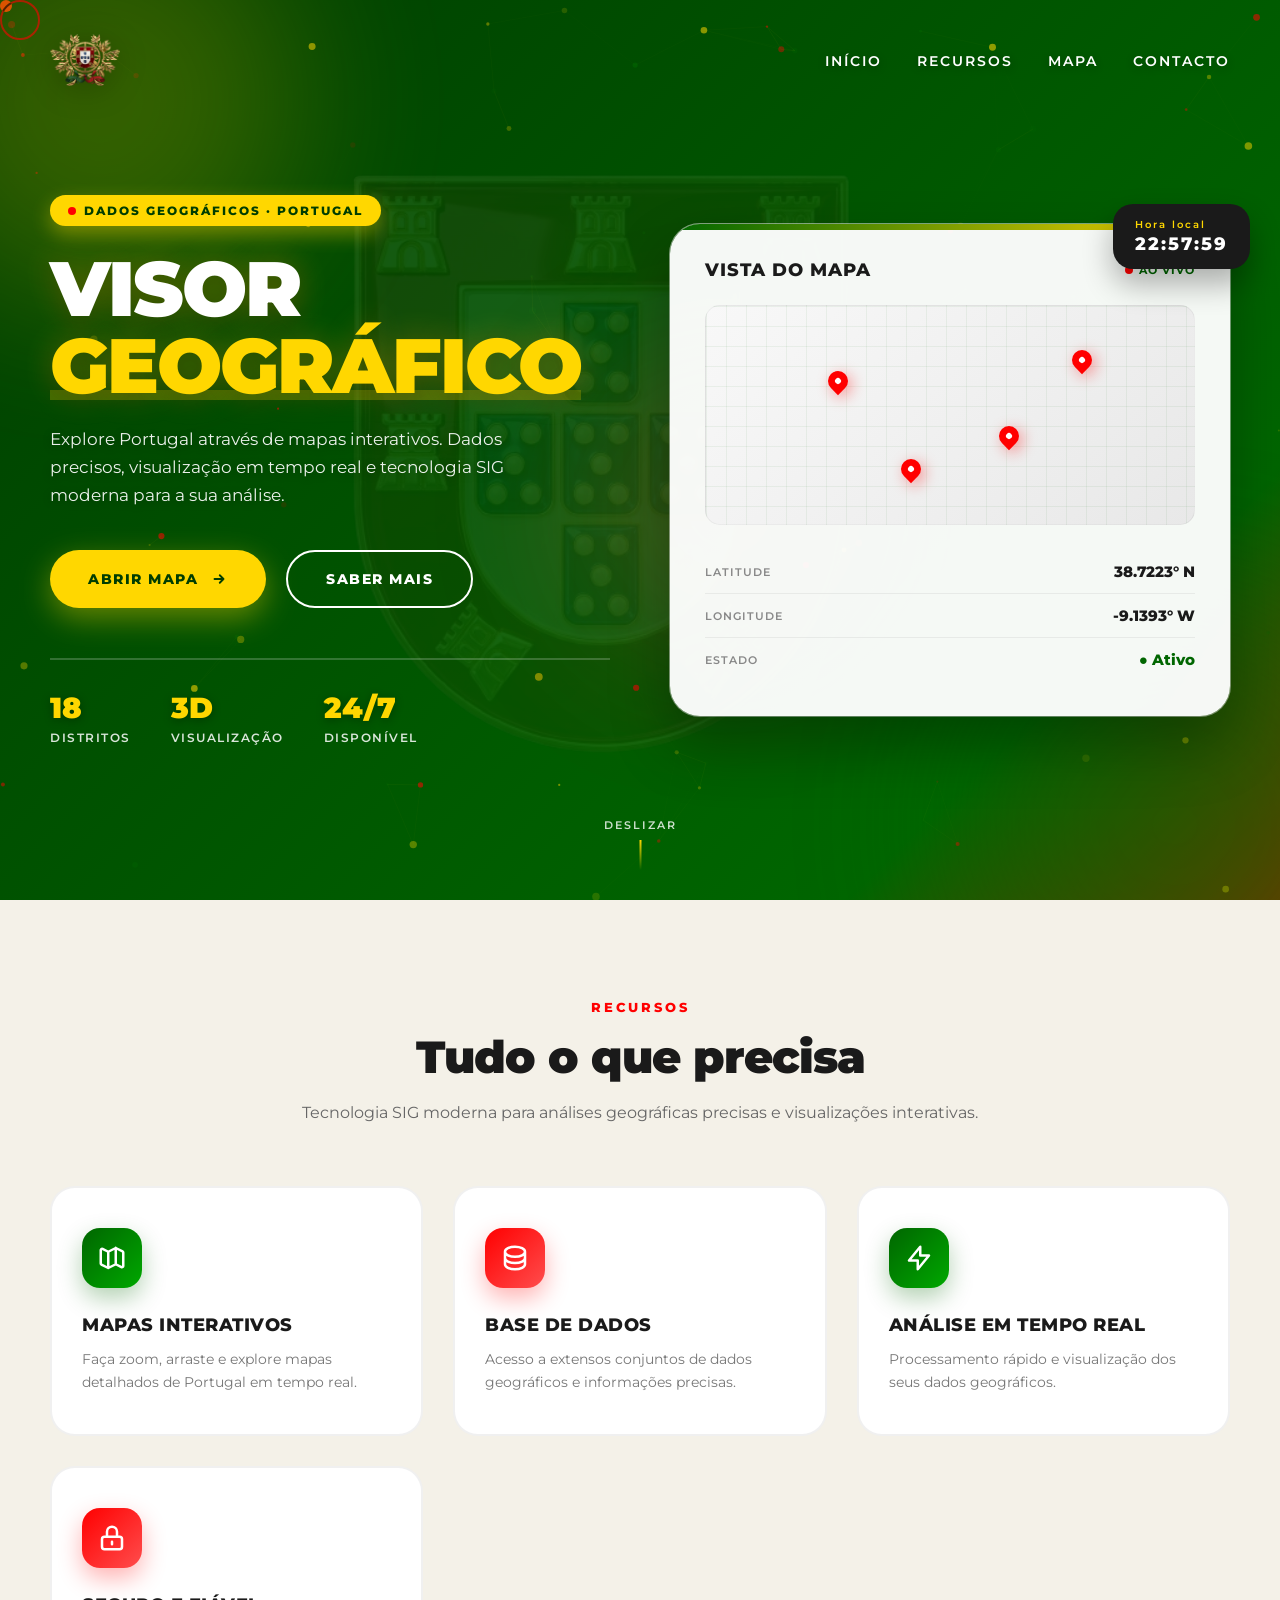
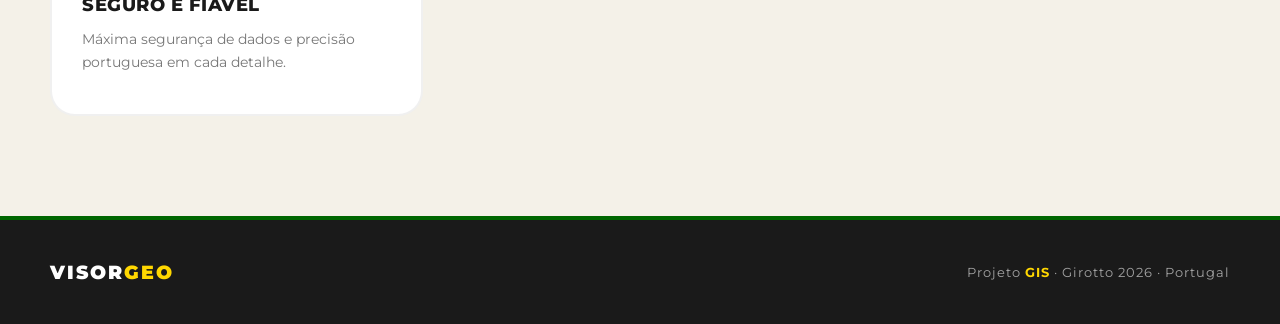
==== index.html @ eb64277e "Add files via upload" ====
<!DOCTYPE html>
<html lang="pt">
<head>
    <meta charset="UTF-8">
    <meta name="viewport" content="width=device-width, initial-scale=1.0">
    <title>Visor Geográfico | Portugal</title>
    <link href="https://fonts.googleapis.com/css2?family=Montserrat:wght@300;400;600;800;900&display=swap" rel="stylesheet">
    <style>
        /* ===== VARIÁVEIS DE COR PORTUGAL ===== */
        :root {
            --pt-green: #006600;
            --pt-green-dark: #003d00;
            --pt-green-light: #00a800;
            --pt-red: #FF0000;
            --pt-red-dark: #b30000;
            --pt-red-light: #ff4d4d;
            --pt-yellow: #FFD700;
            --pt-white: #FFFFFF;
            --pt-cream: #f4f1e8;
            --pt-dark: #1a1a1a;
        }

        * { margin: 0; padding: 0; box-sizing: border-box; }

        html { scroll-behavior: smooth; }

        body {
            min-height: 100vh;
            width: 100%;
            font-family: 'Montserrat', sans-serif;
            overflow-x: hidden;
            background: var(--pt-cream);
            position: relative;
            cursor: none;
        }

        /* ===== CURSOR PERSONALIZADO ===== */
        .cursor {
            position: fixed;
            width: 12px;
            height: 12px;
            background: var(--pt-red);
            border-radius: 50%;
            pointer-events: none;
            z-index: 9999;
            transition: transform 0.15s ease, width 0.3s ease, height 0.3s ease;
            mix-blend-mode: difference;
        }
        .cursor-ring {
            position: fixed;
            width: 40px;
            height: 40px;
            border: 2px solid var(--pt-red);
            border-radius: 50%;
            pointer-events: none;
            z-index: 9998;
            transition: transform 0.25s ease, width 0.3s ease, height 0.3s ease;
            opacity: 0.6;
        }
        .cursor.hover { width: 25px; height: 25px; background: var(--pt-green); }
        .cursor-ring.hover { width: 70px; height: 70px; border-color: var(--pt-green); }

        /* ===== PARTÍCULAS CANVAS ===== */
        #particles {
            position: fixed;
            top: 0; left: 0;
            width: 100%; height: 100%;
            z-index: 1;
            pointer-events: none;
        }

        /* ===== FUNDO DE DUAS CORES: VERDE E VERMELHO ===== */
        .bg-diagonal {
            position: fixed;
            inset: 0;
            background: linear-gradient(135deg,
                var(--pt-green-dark) 0%,
                var(--pt-green) 40%,
                var(--pt-red) 60%,
                var(--pt-red-dark) 100%);
            background-size: 200% 200%;
            animation: gradientShift 20s ease infinite;
            z-index: 0;
        }
        @keyframes gradientShift {
            0%   { background-position: 0% 50%; }
            50%  { background-position: 100% 50%; }
            100% { background-position: 0% 50%; }
        }

        /* ===== ESCUDO DE PORTUGAL DE FUNDO ===== */
        .pt-shield-bg {
            position: fixed;
            top: 50%; left: 50%;
            transform: translate(-50%, -50%);
            width: 70vmin;
            height: 70vmin;
            opacity: 0.08;
            z-index: 1;
            pointer-events: none;
            animation: rotateShield 90s linear infinite;
        }
        @keyframes rotateShield {
            from { transform: translate(-50%, -50%) rotate(0deg); }
            to   { transform: translate(-50%, -50%) rotate(360deg); }
        }

        /* ===== ESFERAS FLUTUANTES ===== */
        .orb {
            position: fixed;
            border-radius: 50%;
            filter: blur(80px);
            z-index: 1;
            pointer-events: none;
        }
        .orb-1 { width: 400px; height: 400px; background: var(--pt-yellow); top: -100px; left: -100px; opacity: 0.2; animation: float1 12s ease-in-out infinite; }
        .orb-2 { width: 450px; height: 450px; background: var(--pt-green); bottom: -150px; right: -120px; opacity: 0.4; animation: float2 15s ease-in-out infinite; }
        .orb-3 { width: 300px; height: 300px; background: var(--pt-red-light); top: 40%; left: 45%; opacity: 0.2; animation: float3 10s ease-in-out infinite; }

        @keyframes float1 { 0%,100%{transform:translate(0,0)} 50%{transform:translate(50px,40px)} }
        @keyframes float2 { 0%,100%{transform:translate(0,0)} 50%{transform:translate(-60px,-30px)} }
        @keyframes float3 { 0%,100%{transform:translate(0,0) scale(1)} 50%{transform:translate(-40px,50px) scale(1.2)} }

        /* ===== HEADER ===== */
        .header {
            position: fixed;
            top: 0; left: 0;
            width: 100%;
            padding: 25px 50px;
            display: flex;
            justify-content: space-between;
            align-items: center;
            z-index: 100;
            animation: fadeDown 1s ease-out;
            transition: background 0.3s ease, padding 0.3s ease;
        }
        .header.scrolled {
            background: rgba(255,255,255,0.92);
            backdrop-filter: blur(15px);
            padding: 15px 50px;
            box-shadow: 0 4px 20px rgba(0,0,0,0.1);
        }
        @keyframes fadeDown {
            from { opacity: 0; transform: translateY(-30px); }
            to   { opacity: 1; transform: translateY(0); }
        }

        .logo-container {
            display: flex;
            align-items: center;
            gap: 15px;
        }
        .logo {
            width: 70px;
            height: 70px;
            object-fit: contain;
            filter: drop-shadow(0 4px 15px rgba(0,0,0,0.3));
            transition: transform 0.3s ease;
        }
        .logo:hover { transform: scale(1.1) rotate(-5deg); }

        .nav-menu {
            display: flex;
            gap: 35px;
            list-style: none;
        }
        .nav-menu a {
            color: var(--pt-white);
            text-decoration: none;
            font-weight: 600;
            font-size: 0.85rem;
            letter-spacing: 2px;
            text-transform: uppercase;
            position: relative;
            padding: 5px 0;
            transition: color 0.3s ease;
            text-shadow: 0 2px 8px rgba(0,0,0,0.3);
        }
        .header.scrolled .nav-menu a {
            color: var(--pt-dark);
            text-shadow: none;
        }
        .nav-menu a::after {
            content: '';
            position: absolute;
            bottom: 0; left: 0;
            width: 0;
            height: 2px;
            background: var(--pt-yellow);
            transition: width 0.3s ease;
        }
        .nav-menu a:hover { color: var(--pt-yellow); }
        .header.scrolled .nav-menu a:hover { color: var(--pt-red); }
        .nav-menu a:hover::after { width: 100%; }

        /* ===== HERO SECTION ===== */
        .hero {
            min-height: 100vh;
            display: flex;
            align-items: center;
            justify-content: center;
            padding: 120px 50px 80px;
            position: relative;
            z-index: 5;
        }

        .hero-container {
            display: grid;
            grid-template-columns: 1fr 1fr;
            gap: 60px;
            align-items: center;
            max-width: 1400px;
            width: 100%;
        }

        /* Coluna esquerda: texto */
        .hero-text {
            animation: fadeUp 1s ease-out 0.2s both;
        }
        @keyframes fadeUp {
            from { opacity: 0; transform: translateY(40px); }
            to   { opacity: 1; transform: translateY(0); }
        }

        .badge {
            display: inline-flex;
            align-items: center;
            gap: 8px;
            background: var(--pt-yellow);
            color: var(--pt-green-dark);
            padding: 8px 18px;
            border-radius: 50px;
            font-size: 0.75rem;
            font-weight: 800;
            letter-spacing: 2px;
            text-transform: uppercase;
            margin-bottom: 25px;
            box-shadow: 0 8px 20px rgba(255,215,0,0.4);
        }
        .badge-dot {
            width: 8px;
            height: 8px;
            background: var(--pt-red);
            border-radius: 50%;
            animation: pulse 1.5s infinite;
        }
        @keyframes pulse {
            0%,100% { opacity: 1; transform: scale(1); }
            50%     { opacity: 0.5; transform: scale(1.3); }
        }

        .title {
            font-size: clamp(2.5rem, 6vw, 5rem);
            font-weight: 900;
            color: var(--pt-white);
            letter-spacing: -2px;
            line-height: 1;
            margin-bottom: 20px;
            text-transform: uppercase;
            text-shadow: 
                0 0 30px rgba(255,215,0,0.3),
                0 5px 25px rgba(0,0,0,0.4);
        }
        .title .accent {
            color: var(--pt-yellow);
            position: relative;
            display: inline-block;
        }
        .title .accent::after {
            content: '';
            position: absolute;
            bottom: 5px; left: 0;
            width: 100%;
            height: 10px;
            background: var(--pt-yellow);
            opacity: 0.25;
            z-index: -1;
        }

        .subtitle {
            font-size: clamp(0.95rem, 1.3vw, 1.15rem);
            color: rgba(255,255,255,0.92);
            font-weight: 400;
            line-height: 1.7;
            margin-bottom: 40px;
            max-width: 500px;
            text-shadow: 0 2px 10px rgba(0,0,0,0.3);
        }

        /* Botões */
        .buttons {
            display: flex;
            gap: 20px;
            flex-wrap: wrap;
            margin-bottom: 50px;
        }

        .btn {
            display: inline-flex;
            align-items: center;
            gap: 12px;
            padding: 18px 38px;
            font-family: 'Montserrat', sans-serif;
            font-size: 0.9rem;
            font-weight: 800;
            letter-spacing: 1.5px;
            text-transform: uppercase;
            text-decoration: none;
            border-radius: 50px;
            cursor: pointer;
            position: relative;
            overflow: hidden;
            transition: all 0.35s cubic-bezier(0.25, 0.8, 0.25, 1);
            border: none;
        }

        .btn-primary {
            background: var(--pt-yellow);
            color: var(--pt-green-dark);
            box-shadow: 0 10px 30px rgba(255,215,0,0.4);
        }
        .btn-primary::before {
            content: '';
            position: absolute;
            top: 0; left: -100%;
            width: 100%; height: 100%;
            background: linear-gradient(90deg, transparent, rgba(255,255,255,0.6), transparent);
            transition: left 0.6s ease;
        }
        .btn-primary:hover::before { left: 100%; }
        .btn-primary:hover {
            transform: translateY(-4px);
            background: var(--pt-white);
            color: var(--pt-red);
            box-shadow: 0 20px 40px rgba(255,255,255,0.4);
        }

        .btn-secondary {
            background: transparent;
            color: var(--pt-white);
            border: 2px solid var(--pt-white);
        }
        .btn-secondary:hover {
            background: var(--pt-white);
            color: var(--pt-red);
            transform: translateY(-4px);
        }

        .btn svg {
            width: 18px;
            height: 18px;
            transition: transform 0.3s ease;
        }
        .btn:hover svg { transform: translateX(5px); }

        /* Stats */
        .stats {
            display: flex;
            gap: 40px;
            padding-top: 30px;
            border-top: 2px solid rgba(255,255,255,0.2);
        }
        .stat-item h3 {
            font-size: 1.8rem;
            font-weight: 900;
            color: var(--pt-yellow);
            margin-bottom: 5px;
            text-shadow: 0 2px 10px rgba(0,0,0,0.3);
        }
        .stat-item p {
            font-size: 0.75rem;
            color: rgba(255,255,255,0.85);
            text-transform: uppercase;
            letter-spacing: 1.5px;
            font-weight: 600;
        }

        /* Coluna direita: card visual */
        .hero-visual {
            position: relative;
            animation: fadeUp 1s ease-out 0.5s both;
        }

        .visual-card {
            background: rgba(255,255,255,0.96);
            backdrop-filter: blur(20px);
            border-radius: 30px;
            padding: 35px;
            box-shadow:
                0 30px 60px rgba(0,0,0,0.3),
                0 0 0 1px rgba(255,255,255,0.5);
            position: relative;
            overflow: hidden;
        }
        .visual-card::before {
            content: '';
            position: absolute;
            top: 0; left: 0;
            width: 100%; height: 6px;
            background: linear-gradient(90deg, var(--pt-green), var(--pt-yellow), var(--pt-red));
            background-size: 200% auto;
            animation: shine 3s linear infinite;
        }
        @keyframes shine { to { background-position: 200% center; } }

        .card-header {
            display: flex;
            justify-content: space-between;
            align-items: center;
            margin-bottom: 25px;
        }
        .card-title {
            font-size: 1.1rem;
            font-weight: 800;
            color: var(--pt-dark);
            letter-spacing: 1px;
            text-transform: uppercase;
        }
        .live-indicator {
            display: flex;
            align-items: center;
            gap: 6px;
            font-size: 0.7rem;
            font-weight: 700;
            color: var(--pt-green);
            text-transform: uppercase;
            letter-spacing: 1px;
        }
        .live-dot {
            width: 8px;
            height: 8px;
            background: var(--pt-red);
            border-radius: 50%;
            animation: pulse 1.5s infinite;
        }

        /* Mapa simulado */
        .mini-map {
            width: 100%;
            height: 220px;
            background:
                linear-gradient(rgba(0,102,0,0.06) 1px, transparent 1px),
                linear-gradient(90deg, rgba(0,102,0,0.06) 1px, transparent 1px),
                linear-gradient(135deg, #f8f8f8, #e8e8e8);
            background-size: 20px 20px, 20px 20px, 100% 100%;
            border-radius: 15px;
            position: relative;
            overflow: hidden;
            margin-bottom: 25px;
            border: 1px solid rgba(0,0,0,0.05);
        }
        .map-pin {
            position: absolute;
            width: 20px;
            height: 20px;
            background: var(--pt-red);
            border-radius: 50% 50% 50% 0;
            transform: rotate(-45deg);
            box-shadow: 0 5px 15px rgba(255,0,0,0.4);
            animation: pinDrop 2s ease-in-out infinite;
        }
        .map-pin::after {
            content: '';
            position: absolute;
            top: 50%; left: 50%;
            transform: translate(-50%, -50%);
            width: 6px; height: 6px;
            background: var(--pt-white);
            border-radius: 50%;
        }
        .pin-1 { top: 30%; left: 25%; animation-delay: 0s; }
        .pin-2 { top: 55%; left: 60%; animation-delay: 0.5s; }
        .pin-3 { top: 20%; left: 75%; animation-delay: 1s; }
        .pin-4 { top: 70%; left: 40%; animation-delay: 1.5s; }

        @keyframes pinDrop {
            0%,100% { transform: rotate(-45deg) translateY(0); }
            50%     { transform: rotate(-45deg) translateY(-10px); }
        }

        /* Linhas de informação */
        .info-row {
            display: flex;
            justify-content: space-between;
            align-items: center;
            padding: 12px 0;
            border-bottom: 1px solid rgba(0,0,0,0.06);
            font-size: 0.85rem;
        }
        .info-row:last-child { border-bottom: none; }
        .info-label {
            color: #888;
            font-weight: 600;
            text-transform: uppercase;
            letter-spacing: 1px;
            font-size: 0.7rem;
        }
        .info-value {
            color: var(--pt-dark);
            font-weight: 800;
            font-size: 0.95rem;
        }
        .info-value.green { color: var(--pt-green); }

        /* Relógio flutuante */
        .clock-badge {
            position: absolute;
            top: -20px; right: -20px;
            background: var(--pt-dark);
            color: var(--pt-white);
            padding: 15px 22px;
            border-radius: 20px;
            font-weight: 800;
            font-size: 1.1rem;
            letter-spacing: 2px;
            box-shadow: 0 15px 30px rgba(0,0,0,0.3);
            z-index: 2;
        }
        .clock-badge small {
            display: block;
            font-size: 0.6rem;
            color: var(--pt-yellow);
            letter-spacing: 2px;
            margin-bottom: 3px;
            font-weight: 600;
        }

        /* ===== SECÇÃO FEATURES ===== */
        .features {
            padding: 100px 50px;
            background: var(--pt-cream);
            position: relative;
            z-index: 5;
        }
        .section-header {
            text-align: center;
            max-width: 700px;
            margin: 0 auto 60px;
        }
        .section-tag {
            color: var(--pt-red);
            font-size: 0.8rem;
            font-weight: 800;
            letter-spacing: 3px;
            text-transform: uppercase;
            margin-bottom: 15px;
        }
        .section-title {
            font-size: clamp(1.8rem, 4vw, 2.8rem);
            font-weight: 900;
            color: var(--pt-dark);
            letter-spacing: -1px;
            margin-bottom: 15px;
        }
        .section-desc {
            color: #666;
            font-size: 1rem;
            line-height: 1.7;
        }

        .features-grid {
            display: grid;
            grid-template-columns: repeat(auto-fit, minmax(280px, 1fr));
            gap: 30px;
            max-width: 1200px;
            margin: 0 auto;
        }

        .feature-card {
            background: var(--pt-white);
            border: 2px solid rgba(0,0,0,0.06);
            border-radius: 25px;
            padding: 40px 30px;
            transition: all 0.4s cubic-bezier(0.25, 0.8, 0.25, 1);
            position: relative;
            overflow: hidden;
        }
        .feature-card::before {
            content: '';
            position: absolute;
            top: 0; left: 0;
            width: 0; height: 4px;
            background: linear-gradient(90deg, var(--pt-green), var(--pt-red));
            transition: width 0.4s ease;
        }
        .feature-card:hover::before { width: 100%; }
        .feature-card:hover {
            transform: translateY(-10px);
            box-shadow: 0 30px 60px rgba(0,102,0,0.15);
            border-color: rgba(0,102,0,0.2);
        }

        .feature-icon {
            width: 60px;
            height: 60px;
            background: linear-gradient(135deg, var(--pt-green), var(--pt-green-light));
            border-radius: 18px;
            display: flex;
            align-items: center;
            justify-content: center;
            margin-bottom: 25px;
            box-shadow: 0 10px 25px rgba(0,102,0,0.3);
            transition: transform 0.4s ease, background 0.4s ease;
        }
        .feature-card:nth-child(even) .feature-icon {
            background: linear-gradient(135deg, var(--pt-red), var(--pt-red-light));
            box-shadow: 0 10px 25px rgba(255,0,0,0.3);
        }
        .feature-card:hover .feature-icon {
            transform: rotate(-8deg) scale(1.1);
        }
        .feature-icon svg {
            width: 30px;
            height: 30px;
            color: var(--pt-white);
        }

        .feature-title {
            font-size: 1.15rem;
            font-weight: 800;
            color: var(--pt-dark);
            margin-bottom: 12px;
            text-transform: uppercase;
            letter-spacing: 0.5px;
        }
        .feature-desc {
            color: #777;
            font-size: 0.9rem;
            line-height: 1.6;
        }

        /* ===== FOOTER ===== */
        .footer {
            background: var(--pt-dark);
            color: var(--pt-white);
            padding: 40px 50px;
            text-align: center;
            position: relative;
            z-index: 5;
            border-top: 4px solid var(--pt-green);
        }
        .footer-content {
            max-width: 1200px;
            margin: 0 auto;
            display: flex;
            justify-content: space-between;
            align-items: center;
            flex-wrap: wrap;
            gap: 20px;
        }
        .footer-logo {
            font-weight: 900;
            font-size: 1.2rem;
            letter-spacing: 2px;
        }
        .footer-logo span { color: var(--pt-yellow); }
        .footer-text {
            color: rgba(255,255,255,0.6);
            font-size: 0.8rem;
            letter-spacing: 1px;
        }
        .footer-text strong { color: var(--pt-yellow); }

        /* ===== SCROLL INDICATOR ===== */
        .scroll-indicator {
            position: absolute;
            bottom: 30px;
            left: 50%;
            transform: translateX(-50%);
            z-index: 10;
            display: flex;
            flex-direction: column;
            align-items: center;
            gap: 8px;
            color: rgba(255,255,255,0.8);
            font-size: 0.7rem;
            font-weight: 600;
            letter-spacing: 2px;
            text-transform: uppercase;
            animation: bounce 2s infinite;
        }
        .scroll-indicator::after {
            content: '';
            width: 2px;
            height: 30px;
            background: linear-gradient(to bottom, var(--pt-yellow), transparent);
        }
        @keyframes bounce {
            0%,100% { transform: translateX(-50%) translateY(0); }
            50%     { transform: translateX(-50%) translateY(8px); }
        }

        /* ===== RESPONSIVE ===== */
        @media (max-width: 968px) {
            .hero-container { grid-template-columns: 1fr; gap: 50px; }
            .hero-visual { order: -1; }
            .nav-menu { display: none; }
            .header { padding: 20px 25px; }
            .hero { padding: 100px 25px 60px; }
            .features { padding: 60px 25px; }
            .footer { padding: 30px 25px; }
            .stats { gap: 25px; }
            .stat-item h3 { font-size: 1.4rem; }
            .clock-badge { top: 10px; right: 10px; padding: 10px 16px; font-size: 0.9rem; }
            .cursor, .cursor-ring { display: none; }
            body { cursor: auto; }
        }

        @media (max-width: 500px) {
            .title { font-size: 2.2rem; }
            .buttons { flex-direction: column; }
            .btn { width: 100%; justify-content: center; }
            .stats { flex-wrap: wrap; gap: 15px; }
        }
    </style>
</head>
<body>

    <!-- Cursor personalizado -->
    <div class="cursor"></div>
    <div class="cursor-ring"></div>

    <!-- Canvas de partículas -->
    <canvas id="particles"></canvas>

    <!-- Fundo diagonal verde-vermelho -->
    <div class="bg-diagonal"></div>

    <!-- Escudo de Portugal de fundo (SVG) -->
<!-- Escudo de Portugal de fundo (PNG transparente) -->
<img src="./maps/img.png" class="pt-shield-bg" alt="Escudo de Portugal">
        <!-- Esferas flutuantes -->
    <div class="orb orb-1"></div>
    <div class="orb orb-2"></div>
    <div class="orb orb-3"></div>

    <!-- Header -->
    <header class="header" id="header">
        <div class="logo-container">
            <img src="./maps/logo.png" alt="Logo de Portugal" class="logo">
        </div>
        <nav>
            <ul class="nav-menu">
                <li><a href="#home">Início</a></li>
                <li><a href="#features">Recursos</a></li>
                <li><a href="mapuy.html" target="_blank">Mapa</a></li>
                <li><a href="#contacto">Contacto</a></li>
            </ul>
        </nav>
    </header>

    <!-- Hero -->
    <section class="hero" id="home">
        <div class="hero-container">
            <!-- Texto -->
            <div class="hero-text">
                <div class="badge">
                    <span class="badge-dot"></span>
                    Dados Geográficos · Portugal
                </div>
                <h1 class="title">
                    Visor<br>
                    <span class="accent">Geográfico</span>
                </h1>
                <p class="subtitle">
                    Explore Portugal através de mapas interativos.
                    Dados precisos, visualização em tempo real e
                    tecnologia SIG moderna para a sua análise.
                </p>

                <div class="buttons">
                    <a href="maps.html" target="_blank" rel="noopener noreferrer" class="btn btn-primary">
                        Abrir Mapa
                        <svg xmlns="http://www.w3.org/2000/svg" fill="none" viewBox="0 0 24 24" stroke="currentColor" stroke-width="2.5">
                            <path stroke-linecap="round" stroke-linejoin="round" d="M13 7l5 5m0 0l-5 5m5-5H6" />
                        </svg>
                    </a>
                    <a href="#features" class="btn btn-secondary">
                        Saber Mais
                    </a>
                </div>

                <div class="stats">
                    <div class="stat-item">
                        <h3>18</h3>
                        <p>Distritos</p>
                    </div>
                    <div class="stat-item">
                        <h3>3D</h3>
                        <p>Visualização</p>
                    </div>
                    <div class="stat-item">
                        <h3>24/7</h3>
                        <p>Disponível</p>
                    </div>
                </div>
            </div>

            <!-- Visual -->
            <div class="hero-visual">
                <div class="clock-badge">
                    <small>Hora local</small>
                    <span id="clock">00:00:00</span>
                </div>
                <div class="visual-card">
                    <div class="card-header">
                        <div class="card-title">Vista do Mapa</div>
                        <div class="live-indicator">
                            <span class="live-dot"></span>
                            Ao Vivo
                        </div>
                    </div>

                    <div class="mini-map">
                        <div class="map-pin pin-1"></div>
                        <div class="map-pin pin-2"></div>
                        <div class="map-pin pin-3"></div>
                        <div class="map-pin pin-4"></div>
                    </div>

                    <div class="info-row">
                        <span class="info-label">Latitude</span>
                        <span class="info-value">38.7223° N</span>
                    </div>
                    <div class="info-row">
                        <span class="info-label">Longitude</span>
                        <span class="info-value">-9.1393° W</span>
                    </div>
                    <div class="info-row">
                        <span class="info-label">Estado</span>
                        <span class="info-value green">● Ativo</span>
                    </div>
                </div>
            </div>
        </div>

        <!-- Scroll indicator -->
        <div class="scroll-indicator">Deslizar</div>
    </section>

    <!-- Features -->
    <section class="features" id="features">
        <div class="section-header">
            <div class="section-tag">Recursos</div>
            <h2 class="section-title">Tudo o que precisa</h2>
            <p class="section-desc">
                Tecnologia SIG moderna para análises geográficas precisas
                e visualizações interativas.
            </p>
        </div>

        <div class="features-grid">
            <div class="feature-card">
                <div class="feature-icon">
                    <svg xmlns="http://www.w3.org/2000/svg" fill="none" viewBox="0 0 24 24" stroke="currentColor" stroke-width="2">
                        <path stroke-linecap="round" stroke-linejoin="round" d="M9 20l-5.447-2.724A1 1 0 013 16.382V5.618a1 1 0 011.447-.894L9 7m0 13l6-3m-6 3V7m6 10l4.553 2.276A1 1 0 0021 18.382V7.618a1 1 0 00-.553-.894L15 4m0 13V4m0 0L9 7" />
                    </svg>
                </div>
                <h3 class="feature-title">Mapas Interativos</h3>
                <p class="feature-desc">
                    Faça zoom, arraste e explore mapas detalhados de Portugal em tempo real.
                </p>
            </div>

            <div class="feature-card">
                <div class="feature-icon">
                    <svg xmlns="http://www.w3.org/2000/svg" fill="none" viewBox="0 0 24 24" stroke="currentColor" stroke-width="2">
                        <path stroke-linecap="round" stroke-linejoin="round" d="M4 7v10c0 2.21 3.582 4 8 4s8-1.79 8-4V7M4 7c0 2.21 3.582 4 8 4s8-1.79 8-4M4 7c0-2.21 3.582-4 8-4s8 1.79 8 4m0 5c0 2.21-3.582 4-8 4s-8-1.79-8-4" />
                    </svg>
                </div>
                <h3 class="feature-title">Base de Dados</h3>
                <p class="feature-desc">
                    Acesso a extensos conjuntos de dados geográficos e informações precisas.
                </p>
            </div>

            <div class="feature-card">
                <div class="feature-icon">
                    <svg xmlns="http://www.w3.org/2000/svg" fill="none" viewBox="0 0 24 24" stroke="currentColor" stroke-width="2">
                        <path stroke-linecap="round" stroke-linejoin="round" d="M13 10V3L4 14h7v7l9-11h-7z" />
                    </svg>
                </div>
                <h3 class="feature-title">Análise em Tempo Real</h3>
                <p class="feature-desc">
                    Processamento rápido e visualização dos seus dados geográficos.
                </p>
            </div>

            <div class="feature-card">
                <div class="feature-icon">
                    <svg xmlns="http://www.w3.org/2000/svg" fill="none" viewBox="0 0 24 24" stroke="currentColor" stroke-width="2">
                        <path stroke-linecap="round" stroke-linejoin="round" d="M12 15v2m-6 4h12a2 2 0 002-2v-6a2 2 0 00-2-2H6a2 2 0 00-2 2v6a2 2 0 002 2zm10-10V7a4 4 0 00-8 0v4h8z" />
                    </svg>
                </div>
                <h3 class="feature-title">Seguro e Fiável</h3>
                <p class="feature-desc">
                    Máxima segurança de dados e precisão portuguesa em cada detalhe.
                </p>
            </div>
        </div>
    </section>

    <!-- Footer -->
    <footer class="footer" id="contacto">
        <div class="footer-content">
            <div class="footer-logo">VISOR<span>GEO</span></div>
            <div class="footer-text">
                Projeto <strong>GIS</strong> · Girotto 2026 · Portugal
            </div>
        </div>
    </footer>

    <script>
        // ===== CURSOR PERSONALIZADO =====
        const cursor = document.querySelector('.cursor');
        const cursorRing = document.querySelector('.cursor-ring');
        let mouseX = 0, mouseY = 0;
        let ringX = 0, ringY = 0;

        document.addEventListener('mousemove', (e) => {
            mouseX = e.clientX;
            mouseY = e.clientY;
            cursor.style.left = mouseX + 'px';
            cursor.style.top = mouseY + 'px';
        });

        function animateRing() {
            ringX += (mouseX - ringX) * 0.15;
            ringY += (mouseY - ringY) * 0.15;
            cursorRing.style.left = ringX + 'px';
            cursorRing.style.top = ringY + 'px';
            requestAnimationFrame(animateRing);
        }
        animateRing();

        document.querySelectorAll('a, button, .feature-card').forEach(el => {
            el.addEventListener('mouseenter', () => {
                cursor.classList.add('hover');
                cursorRing.classList.add('hover');
            });
            el.addEventListener('mouseleave', () => {
                cursor.classList.remove('hover');
                cursorRing.classList.remove('hover');
            });
        });

        // ===== RELÓGIO EM TEMPO REAL (hora de Lisboa) =====
        function updateClock() {
            const now = new Date();
            const ptTime = now.toLocaleTimeString('pt-PT', {
                timeZone: 'Europe/Lisbon',
                hour: '2-digit',
                minute: '2-digit',
                second: '2-digit',
                hour12: false
            });
            document.getElementById('clock').textContent = ptTime;
        }
        updateClock();
        setInterval(updateClock, 1000);

        // ===== HEADER SCROLL EFFECT =====
        const header = document.getElementById('header');
        window.addEventListener('scroll', () => {
            if (window.scrollY > 50) {
                header.classList.add('scrolled');
            } else {
                header.classList.remove('scrolled');
            }
        });

        // ===== PARTÍCULAS =====
        const canvas = document.getElementById('particles');
        const ctx = canvas.getContext('2d');
        let particles = [];
        let canvasWidth, canvasHeight;

        function resizeCanvas() {
            canvasWidth = canvas.width = window.innerWidth;
            canvasHeight = canvas.height = window.innerHeight;
        }
        resizeCanvas();
        window.addEventListener('resize', resizeCanvas);

        class Particle {
            constructor() {
                this.reset();
            }
            reset() {
                this.x = Math.random() * canvasWidth;
                this.y = Math.random() * canvasHeight;
                this.size = Math.random() * 3 + 1;
                this.speedX = (Math.random() - 0.5) * 0.4;
                this.speedY = (Math.random() - 0.5) * 0.4;
                this.opacity = Math.random() * 0.5 + 0.1;
                // Mistura de cores: verde, vermelho e amarelo
                const colors = ['0,102,0', '255,0,0', '255,215,0'];
                this.color = colors[Math.floor(Math.random() * colors.length)];
            }
            update() {
                this.x += this.speedX;
                this.y += this.speedY;
                if (this.x < 0 || this.x > canvasWidth) this.speedX *= -1;
                if (this.y < 0 || this.y > canvasHeight) this.speedY *= -1;
            }
            draw() {
                ctx.beginPath();
                ctx.arc(this.x, this.y, this.size, 0, Math.PI * 2);
                ctx.fillStyle = `rgba(${this.color},${this.opacity})`;
                ctx.fill();
            }
        }

        function initParticles() {
            particles = [];
            const count = Math.min(80, Math.floor(window.innerWidth / 15));
            for (let i = 0; i < count; i++) {
                particles.push(new Particle());
            }
        }
        initParticles();

        function connectParticles() {
            for (let i = 0; i < particles.length; i++) {
                for (let j = i + 1; j < particles.length; j++) {
                    const dx = particles[i].x - particles[j].x;
                    const dy = particles[i].y - particles[j].y;
                    const distance = Math.sqrt(dx * dx + dy * dy);
                    if (distance < 120) {
                        ctx.beginPath();
                        ctx.strokeStyle = `rgba(255,215,0,${0.1 * (1 - distance / 120)})`;
                        ctx.lineWidth = 0.5;
                        ctx.moveTo(particles[i].x, particles[i].y);
                        ctx.lineTo(particles[j].x, particles[j].y);
                        ctx.stroke();
                    }
                }
            }
        }

        function animateParticles() {
            ctx.clearRect(0, 0, canvasWidth, canvasHeight);
            particles.forEach(p => {
                p.update();
                p.draw();
            });
            connectParticles();
            requestAnimationFrame(animateParticles);
        }
        animateParticles();

        // ===== PARALLAX SUAVE NAS ORBS =====
        document.addEventListener('mousemove', (e) => {
            const x = (e.clientX / window.innerWidth - 0.5) * 20;
            const y = (e.clientY / window.innerHeight - 0.5) * 20;
            document.querySelector('.orb-1').style.transform = `translate(${x}px, ${y}px)`;
            document.querySelector('.orb-2').style.transform = `translate(${-x}px, ${-y}px)`;
        });

        // ===== SCROLL REVEAL =====
        const observerOptions = {
            threshold: 0.1,
            rootMargin: '0px 0px -50px 0px'
        };
        const observer = new IntersectionObserver((entries) => {
            entries.forEach(entry => {
                if (entry.isIntersecting) {
                    entry.target.style.opacity = '1';
                    entry.target.style.transform = 'translateY(0)';
                }
            });
        }, observerOptions);

        document.querySelectorAll('.feature-card').forEach((card, index) => {
            card.style.opacity = '0';
            card.style.transform = 'translateY(40px)';
            card.style.transition = `all 0.6s ease ${index * 0.1}s`;
            observer.observe(card);
        });
    </script>
</body>
</html>
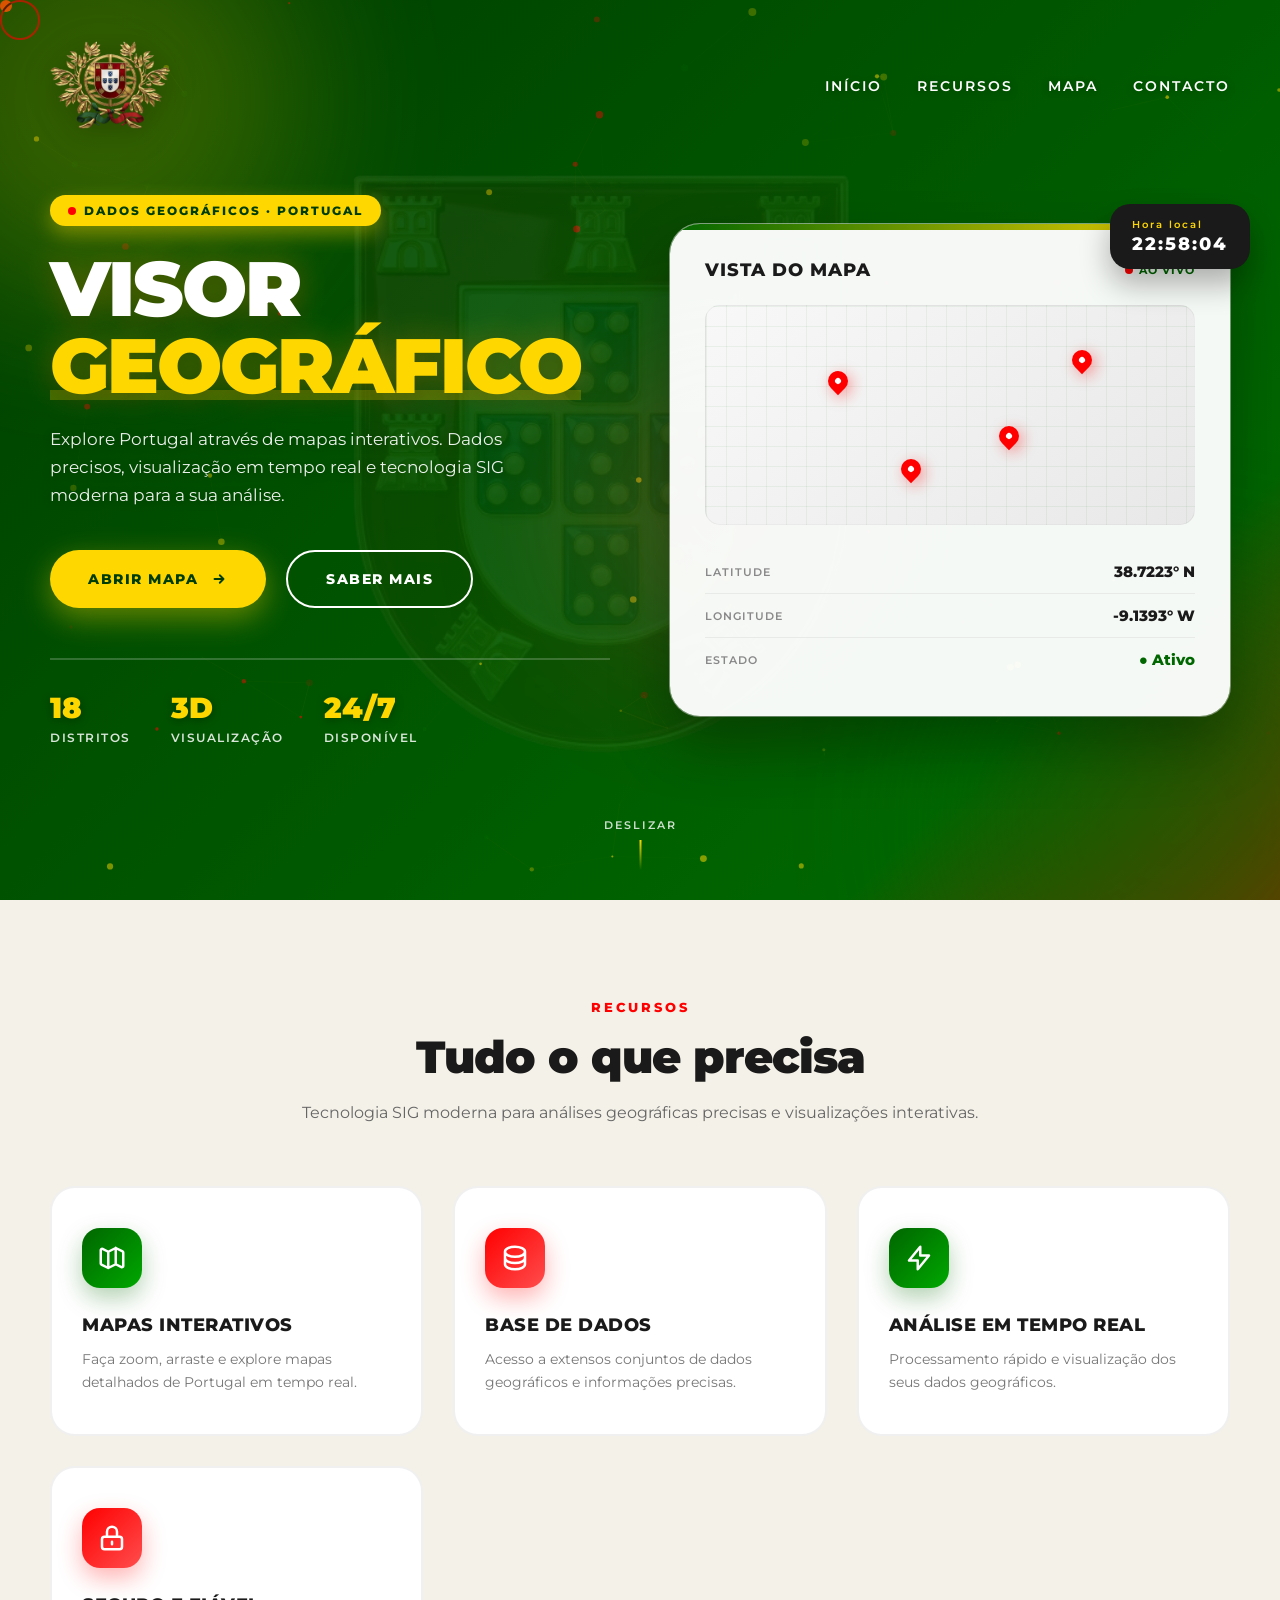
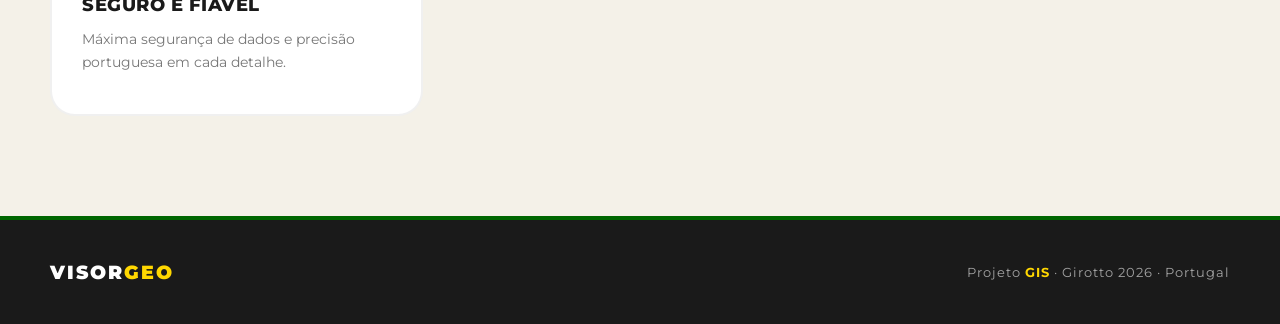
==== commit 9cffd70b: "Resize logo dimensions in index.html" ====
--- a/index.html
+++ b/index.html
@@ -151,8 +151,8 @@
             gap: 15px;
         }
         .logo {
-            width: 70px;
-            height: 70px;
+            width: 120px;
+            height: 120px;
             object-fit: contain;
             filter: drop-shadow(0 4px 15px rgba(0,0,0,0.3));
             transition: transform 0.3s ease;
